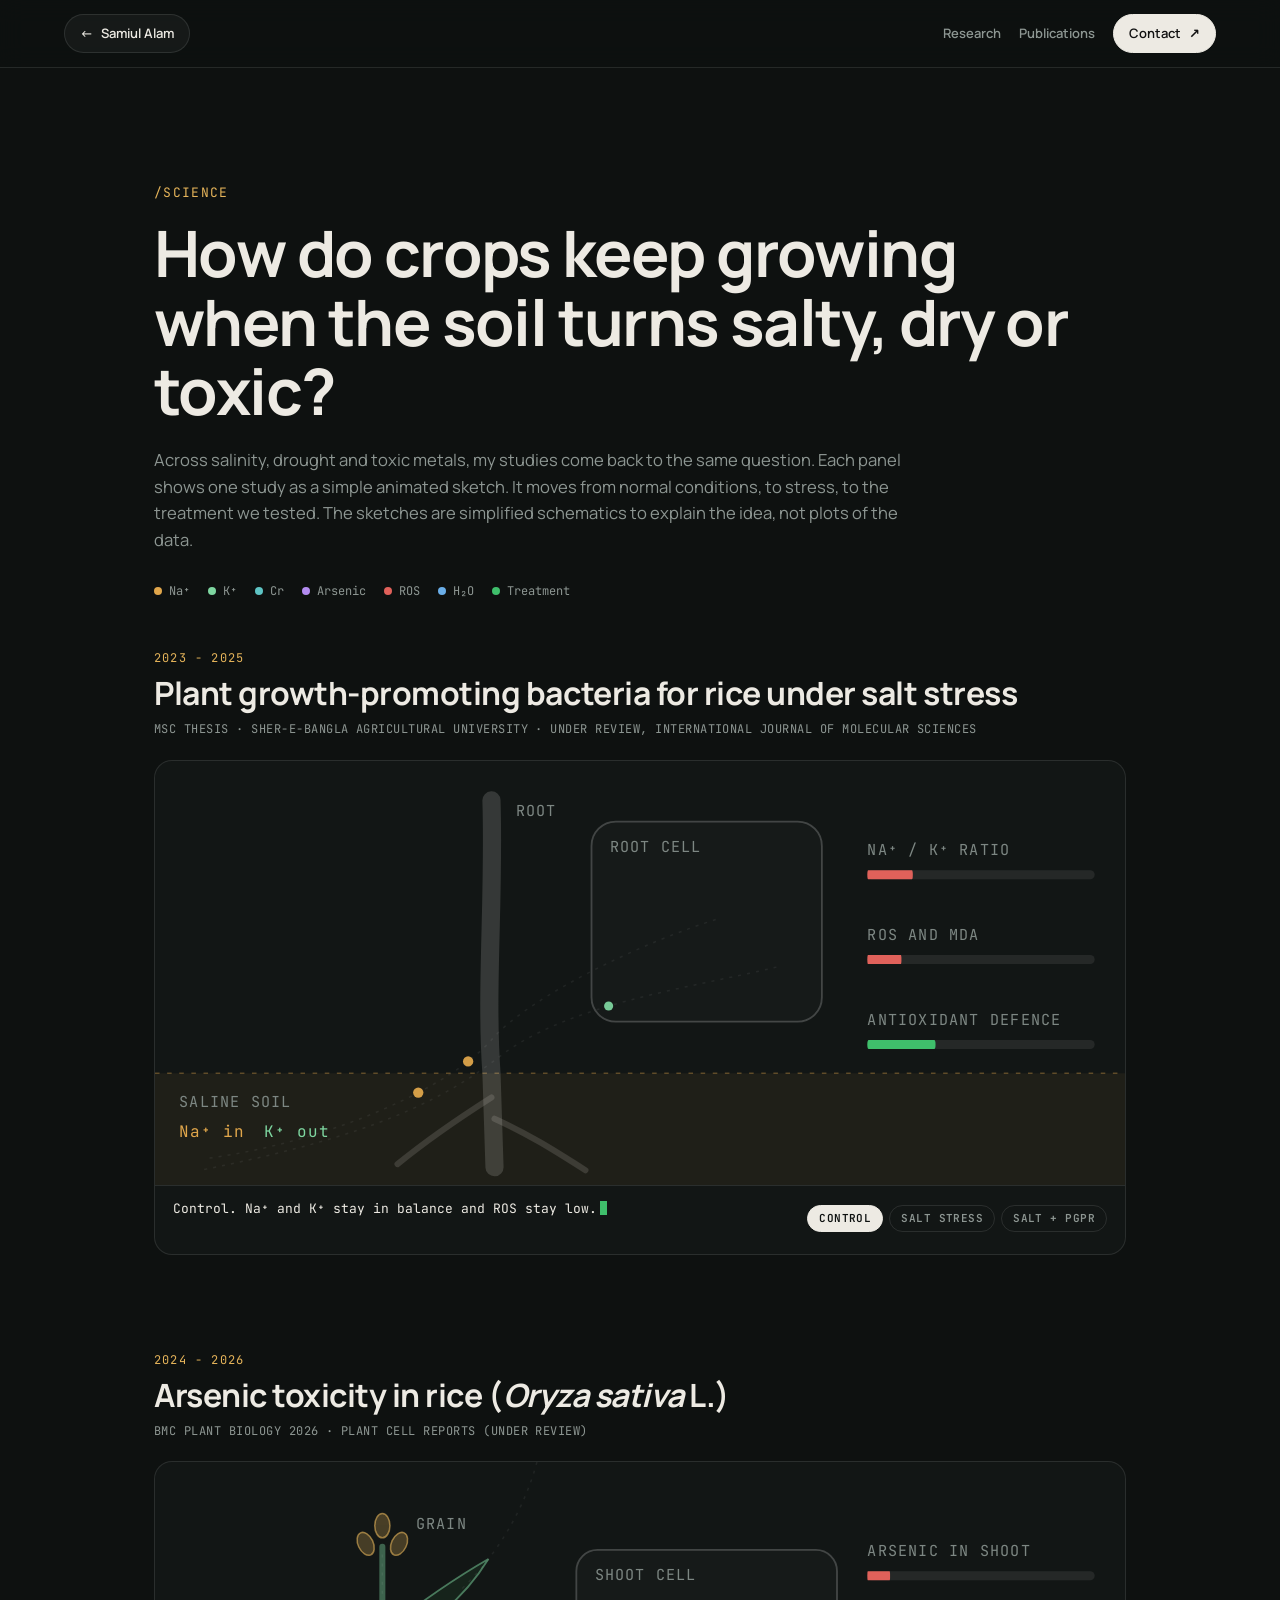
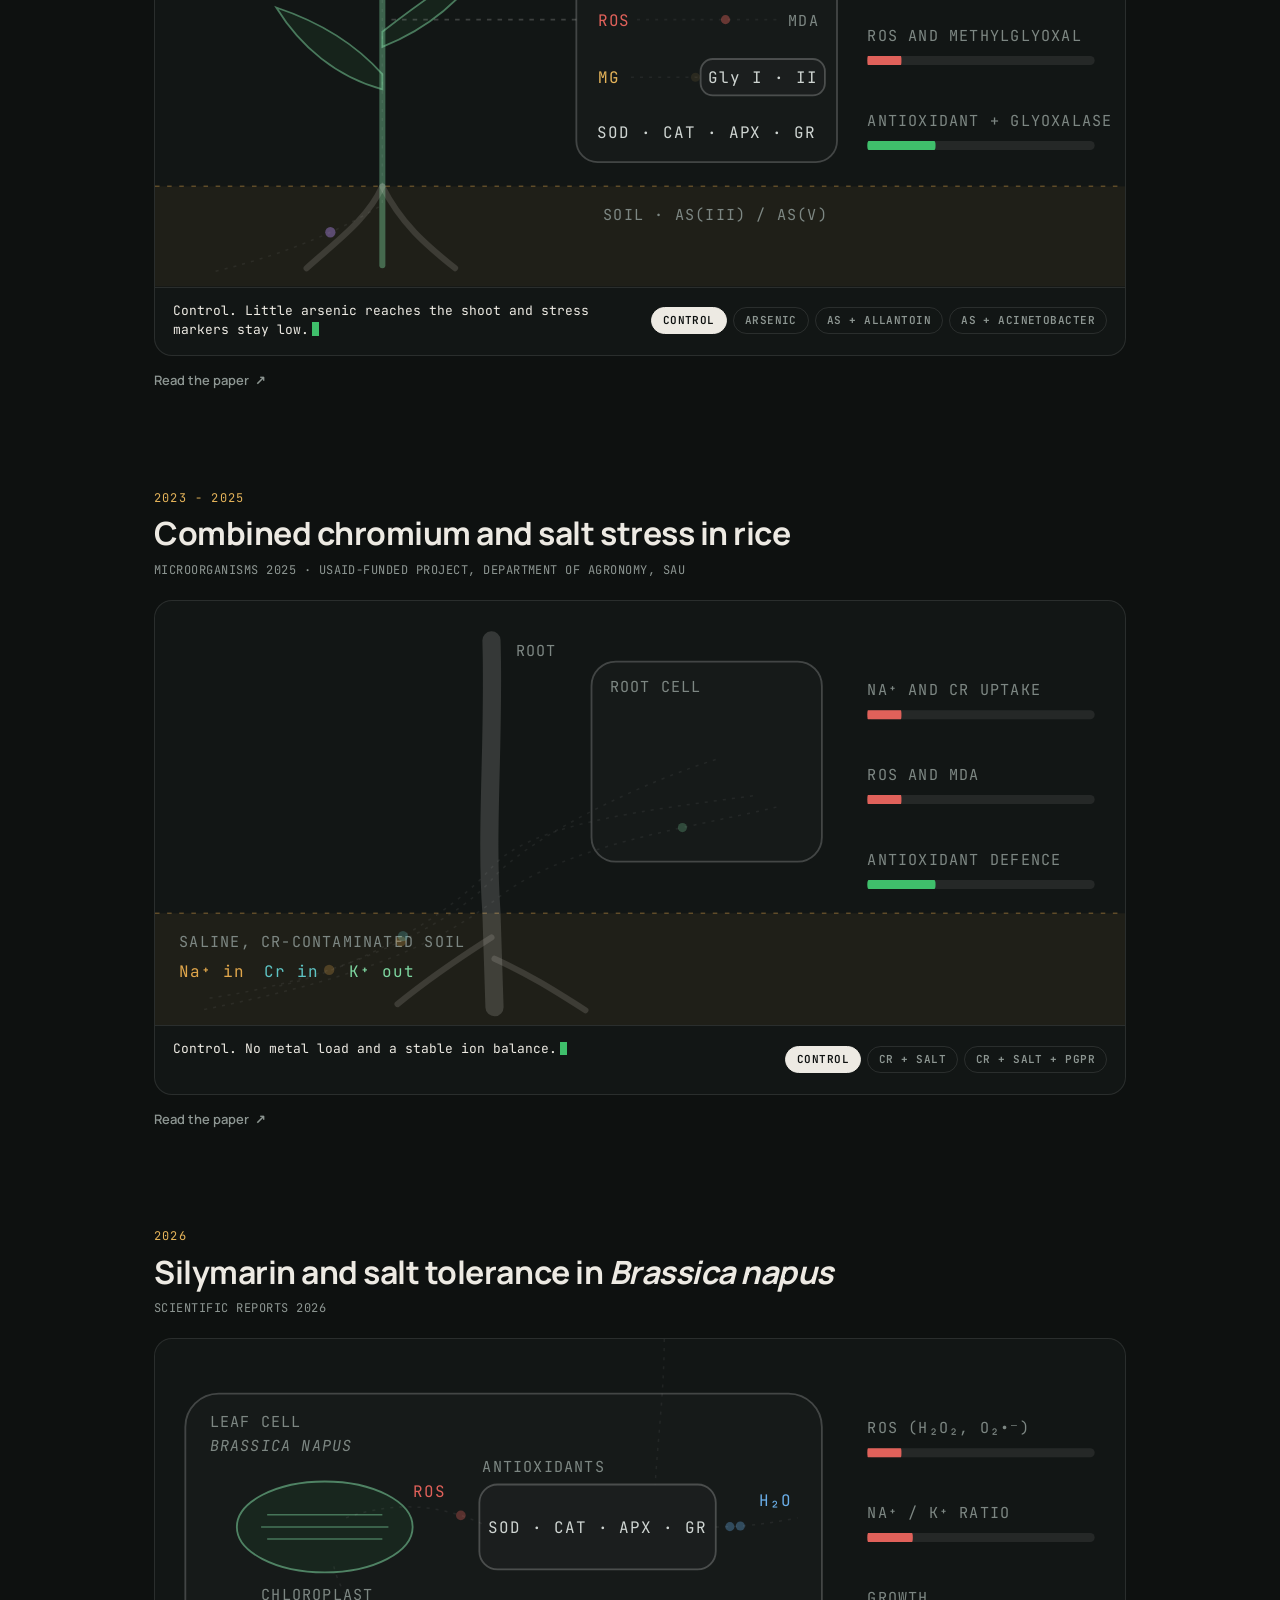
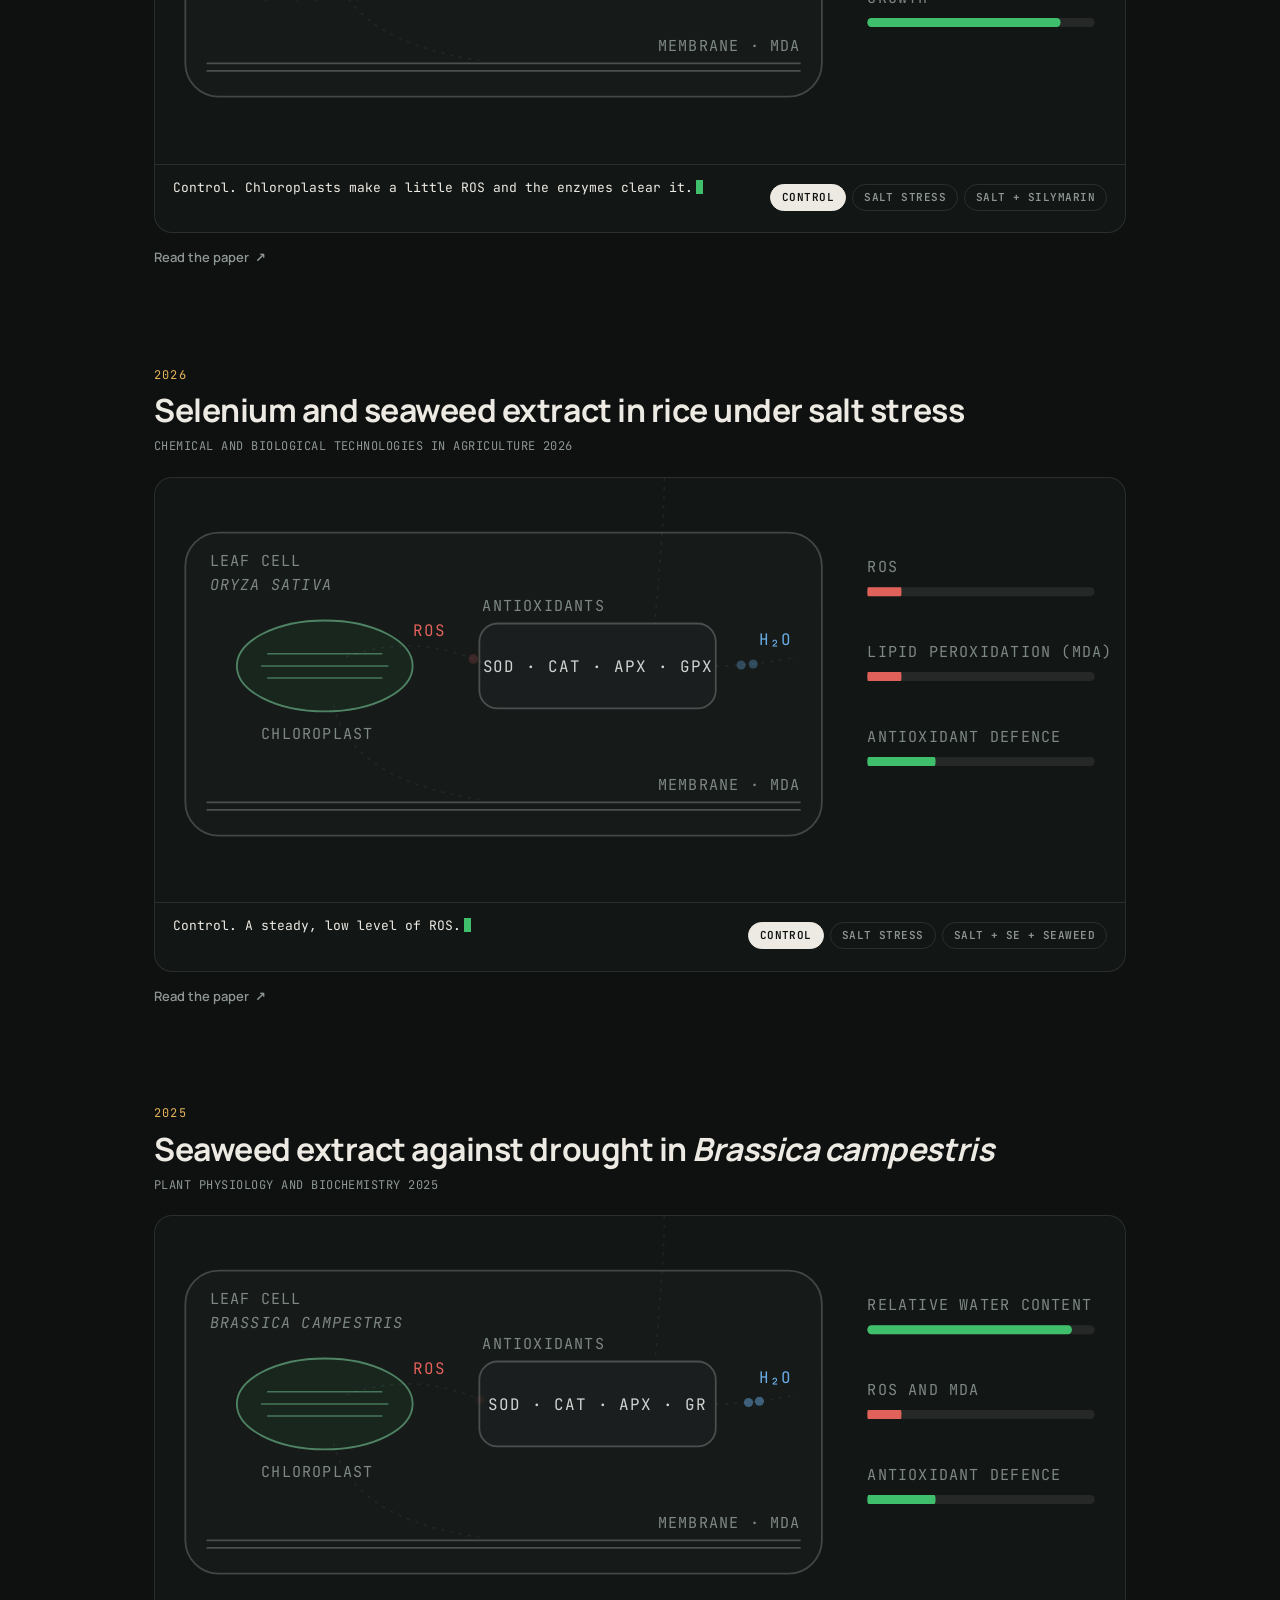
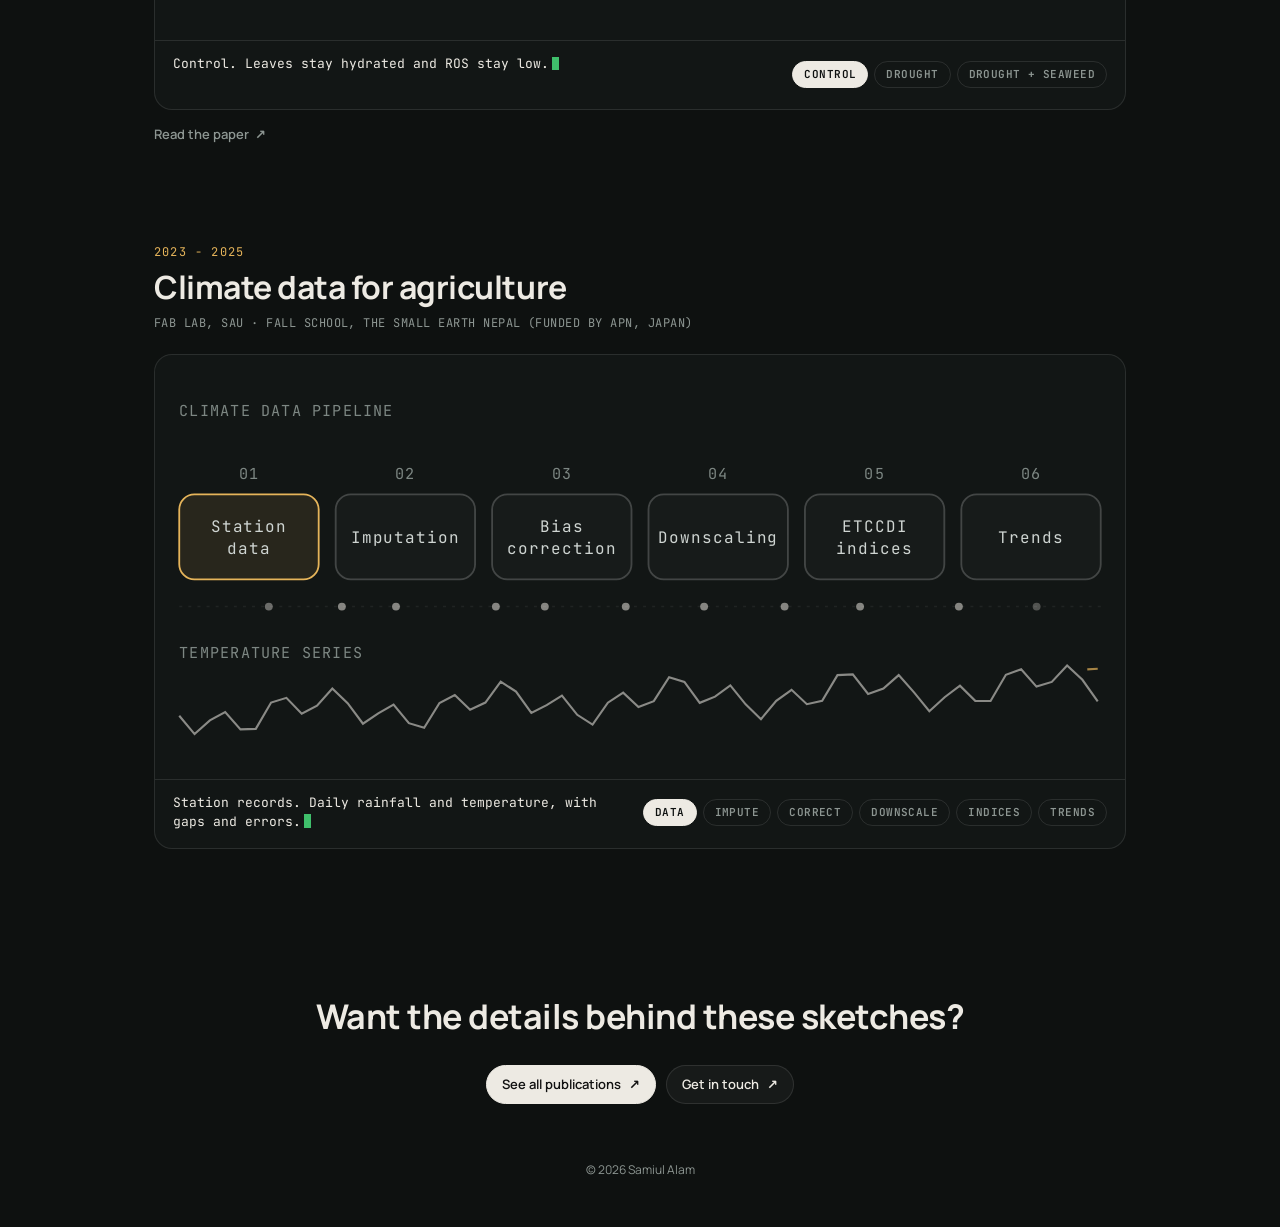
==== science/index.html @ d9ba8f20 "Add Science page with animated research mechanism sketches samiulalam.site/science shows seven studi" ====
<!DOCTYPE html>
<html lang="en">
<head>
<meta charset="utf-8">
<meta name="viewport" content="width=device-width, initial-scale=1">
<title>Science | Samiul Alam</title>
<meta name="description" content="How my research works. Animated sketches of crop responses to salinity, drought and toxic metals, and the treatments tested.">
<meta property="og:title" content="Science | Samiul Alam">
<meta property="og:description" content="Animated sketches of crop stress mechanisms and the treatments tested in my research.">
<link rel="icon" href="data:image/svg+xml,%3Csvg xmlns='http://www.w3.org/2000/svg' viewBox='0 0 64 64'%3E%3Crect width='64' height='64' rx='14' fill='%231e1e1e'/%3E%3Ctext x='32' y='43' font-family='Arial,sans-serif' font-weight='700' font-size='28' text-anchor='middle' fill='%23f6f6f4'%3ESA%3C/text%3E%3C/svg%3E">
<link rel="preconnect" href="https://fonts.googleapis.com">
<link rel="preconnect" href="https://fonts.gstatic.com" crossorigin>
<link href="https://fonts.googleapis.com/css2?family=Manrope:wght@400;500;600;700;800&family=JetBrains+Mono:wght@400;500;600&display=swap" rel="stylesheet">
<link rel="stylesheet" href="science.css?v=3">
</head>
<body>

<a class="skip" href="#projects">Skip to the studies</a>

<header class="bar">
  <a class="pill" href="../"><span aria-hidden="true">←</span> Samiul Alam</a>
  <nav class="bar__nav" aria-label="Main site">
    <a href="../#research">Research</a>
    <a href="../#publications">Publications</a>
    <a class="pill pill--light" href="../#contact">Contact <span aria-hidden="true">↗</span></a>
  </nav>
</header>

<main>
  <section class="intro">
    <p class="kicker">/Science</p>
    <h1 id="question"></h1>
    <p class="intro__text" id="intro"></p>
    <div class="legend" aria-label="Colour key">
      <span><i style="background:#e0a64b"></i>Na⁺</span>
      <span><i style="background:#7ed6a0"></i>K⁺</span>
      <span><i style="background:#5ec4c4"></i>Cr</span>
      <span><i style="background:#b38cf0"></i>Arsenic</span>
      <span><i style="background:#e0615a"></i>ROS</span>
      <span><i style="background:#6aaee8"></i>H₂O</span>
      <span><i style="background:#3fbf6b"></i>Treatment</span>
    </div>
  </section>

  <div class="projects" id="projects"></div>

  <section class="outro">
    <p>Want the details behind these sketches?</p>
    <div class="outro__links">
      <a class="pill pill--light" href="../#publications">See all publications <span aria-hidden="true">↗</span></a>
      <a class="pill" href="../#contact">Get in touch <span aria-hidden="true">↗</span></a>
    </div>
    <p class="outro__copy">© <span id="year"></span> Samiul Alam</p>
  </section>
</main>

<script src="../data/science.js?v=3"></script>
<script src="science.js?v=3"></script>
</body>
</html>
---- science/science.css ----
/* samiulalam.site/science */
:root {
  --bg: #0e1110;
  --panel: #121615;
  --ink: #edeae3;
  --muted: #8d9692;
  --line: rgba(255, 255, 255, .1);
  --accent: #3fbf6b;
  --warm: #e5b45a;
  --ease: cubic-bezier(.2, .8, .2, 1);
  --pad: clamp(20px, 5vw, 72px);
  --font: "Manrope", system-ui, -apple-system, "Segoe UI", Roboto, Arial, sans-serif;
  --mono: "JetBrains Mono", ui-monospace, SFMono-Regular, Menlo, Consolas, monospace;
}
*, *::before, *::after { box-sizing: border-box; }
html { -webkit-text-size-adjust: 100%; }
body { margin: 0; background: var(--bg); color: var(--ink); font-family: var(--font); line-height: 1.6; -webkit-font-smoothing: antialiased; }
a { color: inherit; }
h1, h2, h3, p { margin: 0; }
:focus-visible { outline: 2px solid var(--ink); outline-offset: 3px; border-radius: 6px; }
.skip { position: fixed; left: 12px; top: -60px; z-index: 100; background: var(--ink); color: var(--bg); padding: 10px 16px; border-radius: 999px; text-decoration: none; }
.skip:focus { top: 12px; }

/* ---------- bar ---------- */
.bar { position: sticky; top: 0; z-index: 20; display: flex; align-items: center; justify-content: space-between; gap: 12px; padding: 14px var(--pad); background: rgba(14, 17, 16, .78); backdrop-filter: blur(12px); -webkit-backdrop-filter: blur(12px); border-bottom: 1px solid var(--line); }
.bar__nav { display: flex; align-items: center; gap: 18px; }
.bar__nav > a:not(.pill) { font-size: 13px; font-weight: 600; text-decoration: none; color: var(--muted); transition: color .2s; }
.bar__nav > a:not(.pill):hover { color: var(--ink); }
.pill { display: inline-flex; align-items: center; gap: 8px; padding: 8px 15px; border-radius: 999px; font-size: 13px; font-weight: 600; text-decoration: none; border: 1px solid var(--line); background: rgba(255,255,255,.04); transition: transform .3s var(--ease), background .2s; white-space: nowrap; }
.pill:hover { transform: translateY(-2px); background: rgba(255,255,255,.09); }
.pill--light { background: var(--ink); color: #111; border-color: var(--ink); }
.pill--light:hover { background: #fff; }

/* ---------- intro ---------- */
.intro { max-width: 1100px; margin: 0 auto; padding: clamp(56px, 9vw, 120px) var(--pad) clamp(28px, 4vw, 48px); }
.kicker { font-family: var(--mono); font-size: 13px; letter-spacing: .1em; text-transform: uppercase; color: var(--warm); }
.intro h1 { margin-top: 14px; font-size: clamp(30px, 5vw, 64px); font-weight: 700; line-height: 1.08; letter-spacing: -.025em; max-width: 16em; }
.intro__text { margin-top: 22px; max-width: 46em; color: var(--muted); font-size: clamp(15px, 1.3vw, 17px); }
.legend { display: flex; flex-wrap: wrap; gap: 8px 18px; margin-top: 28px; font-family: var(--mono); font-size: 12px; color: var(--muted); }
.legend span { display: inline-flex; align-items: center; gap: 7px; }
.legend i { width: 8px; height: 8px; border-radius: 50%; display: inline-block; }

/* ---------- project cards ---------- */
.projects { max-width: 1100px; margin: 0 auto; padding: 0 var(--pad); display: grid; gap: clamp(56px, 8vw, 96px); }
.proj { opacity: 0; transform: translateY(28px); transition: opacity .9s var(--ease), transform .9s var(--ease); }
.proj.in { opacity: 1; transform: none; }
.proj__years { font-family: var(--mono); font-size: 12px; letter-spacing: .1em; color: var(--warm); }
.proj__title { margin-top: 6px; font-size: clamp(22px, 2.6vw, 32px); font-weight: 700; letter-spacing: -.015em; line-height: 1.2; }
.proj__ctx { margin-top: 8px; font-family: var(--mono); font-size: 12px; letter-spacing: .04em; text-transform: uppercase; color: var(--muted); }
.panel { margin-top: 20px; border: 1px solid var(--line); border-radius: 18px; background: var(--panel); overflow: hidden; }
.panel svg { display: block; width: 100%; height: auto; }
.panel__foot { display: flex; flex-wrap: wrap; align-items: center; justify-content: space-between; gap: 12px 20px; padding: 14px 18px 16px; border-top: 1px solid var(--line); }
.caption { flex: 1 1 360px; min-height: 2.9em; font-family: var(--mono); font-size: 13px; line-height: 1.45; color: var(--ink); }
.caption::after { content: ""; display: inline-block; width: 7px; height: 1.05em; margin-left: 3px; vertical-align: -2px; background: var(--accent); animation: blink 1s steps(1) infinite; }
@keyframes blink { 50% { opacity: 0; } }
.states { display: flex; flex-wrap: wrap; gap: 6px; }
.states button { font: 600 11px/1 var(--mono); letter-spacing: .04em; text-transform: uppercase; color: var(--muted); background: transparent; border: 1px solid var(--line); border-radius: 999px; padding: 7px 11px; cursor: pointer; transition: color .2s, border-color .2s, background .2s; }
.states button:hover { color: var(--ink); }
.states button[aria-pressed="true"] { color: #0e1110; background: var(--ink); border-color: var(--ink); }
.proj__link { display: inline-flex; margin-top: 14px; font-size: 13px; font-weight: 600; color: var(--muted); text-decoration: none; gap: 6px; }
.proj__link:hover { color: var(--ink); }

/* ---------- svg vocabulary ---------- */
.lbl { font-family: var(--mono); font-size: 10px; letter-spacing: .08em; text-transform: uppercase; fill: #7d8783; }
.lbl-hi { font-family: var(--mono); font-size: 10.5px; letter-spacing: .06em; fill: #cfd5d2; }
.lbl-acc { font-family: var(--mono); font-size: 10px; letter-spacing: .06em; text-transform: uppercase; fill: var(--accent); }
.lbl-warn { font-family: var(--mono); font-size: 10px; letter-spacing: .08em; text-transform: uppercase; fill: #e0615a; }
.cell { fill: rgba(255,255,255,.015); stroke: rgba(255,255,255,.2); stroke-width: 1.2; }
.organelle { fill: rgba(63,191,107,.07); stroke: rgba(126,214,160,.55); stroke-width: 1.2; }
.thy { stroke: rgba(126,214,160,.45); stroke-width: 1; }
.soil { fill: rgba(224,166,75,.06); }
.soil-line { stroke: rgba(224,166,75,.35); stroke-dasharray: 3 5; }
.root { fill: none; stroke: rgba(237,234,227,.16); stroke-width: 12; stroke-linecap: round; }
.root-thin { fill: none; stroke: rgba(237,234,227,.14); stroke-width: 4; stroke-linecap: round; }
.stem { fill: none; stroke: rgba(126,214,160,.4); stroke-width: 4; stroke-linecap: round; }
.leafshape { fill: rgba(63,191,107,.08); stroke: rgba(126,214,160,.5); stroke-width: 1.2; }
.grain { fill: rgba(229,180,90,.25); stroke: rgba(229,180,90,.6); stroke-width: 1; }
.membrane { stroke: rgba(237,234,227,.25); stroke-width: 1.2; }
.flowpath { fill: none; stroke: rgba(255,255,255,.06); stroke-width: 1; stroke-dasharray: 2 4; }
.dash { fill: none; stroke: rgba(255,255,255,.18); stroke-dasharray: 3 4; }
.enz { fill: rgba(255,255,255,.02); stroke: rgba(255,255,255,.22); stroke-width: 1.2; transition: stroke .6s, fill .6s; }
.enz.glow { stroke: var(--accent); fill: rgba(63,191,107,.1); }
.glowtext { transition: fill .6s; }
.glowtext.glow { fill: var(--accent); }
.stage { fill: rgba(255,255,255,.02); stroke: rgba(255,255,255,.2); stroke-width: 1.2; transition: stroke .5s, fill .5s; }
.stage.glow { stroke: var(--warm); fill: rgba(229,180,90,.1); }
.series { fill: none; stroke: rgba(237,234,227,.55); stroke-width: 1.4; }
.series2 { fill: none; stroke: rgba(229,180,90,.7); stroke-width: 1.4; stroke-dasharray: 600; stroke-dashoffset: 600; transition: stroke-dashoffset 1.6s var(--ease); }
.series2.on { stroke-dashoffset: 0; }
.microbe { fill: var(--accent); opacity: .85; }
.tog { opacity: 0; transition: opacity .7s var(--ease); }
.tog.on { opacity: 1; }
.mbg { fill: rgba(255,255,255,.08); }
.mfill { fill: var(--ink); transform-box: fill-box; transform-origin: left center; transition: transform 1.1s var(--ease); }
.mfill.warn { fill: #e0615a; }
.mfill.good { fill: var(--accent); }

.hmeters { display: none; }
.hm { display: grid; grid-template-columns: 1fr 42%; align-items: center; gap: 12px; font-family: var(--mono); font-size: 11px; letter-spacing: .04em; text-transform: uppercase; color: var(--muted); }
.hm i { display: block; height: 6px; border-radius: 3px; background: rgba(255,255,255,.08); overflow: hidden; }
.hm b { display: block; height: 100%; border-radius: 3px; transform-origin: left center; transition: transform 1.1s var(--ease); }
.hm b.warn { background: #e0615a; } .hm b.good { background: var(--accent); }

/* ---------- outro ---------- */
.outro { max-width: 1100px; margin: 0 auto; padding: clamp(80px, 11vw, 140px) var(--pad) 48px; text-align: center; }
.outro > p:first-child { font-size: clamp(22px, 3vw, 34px); font-weight: 700; letter-spacing: -.015em; }
.outro__links { display: flex; justify-content: center; flex-wrap: wrap; gap: 10px; margin-top: 22px; }
.outro__copy { margin-top: 56px; font-size: 12px; color: var(--muted); }

@media (max-width: 700px) {
  .bar__nav > a:not(.pill) { display: none; }
  .caption { font-size: 12px; }
  .hmeters { display: grid; gap: 10px; padding: 14px 18px 4px; border-top: 1px solid var(--line); }
  .lbl, .lbl-acc, .lbl-warn { font-size: 11.5px; }
  .lbl-hi { font-size: 10.5px; }
}
@media (prefers-reduced-motion: reduce) {
  .proj { opacity: 1; transform: none; transition: none; }
  .caption::after { animation: none; }
  .tog, .mfill, .enz, .stage, .series2 { transition: none; }
}
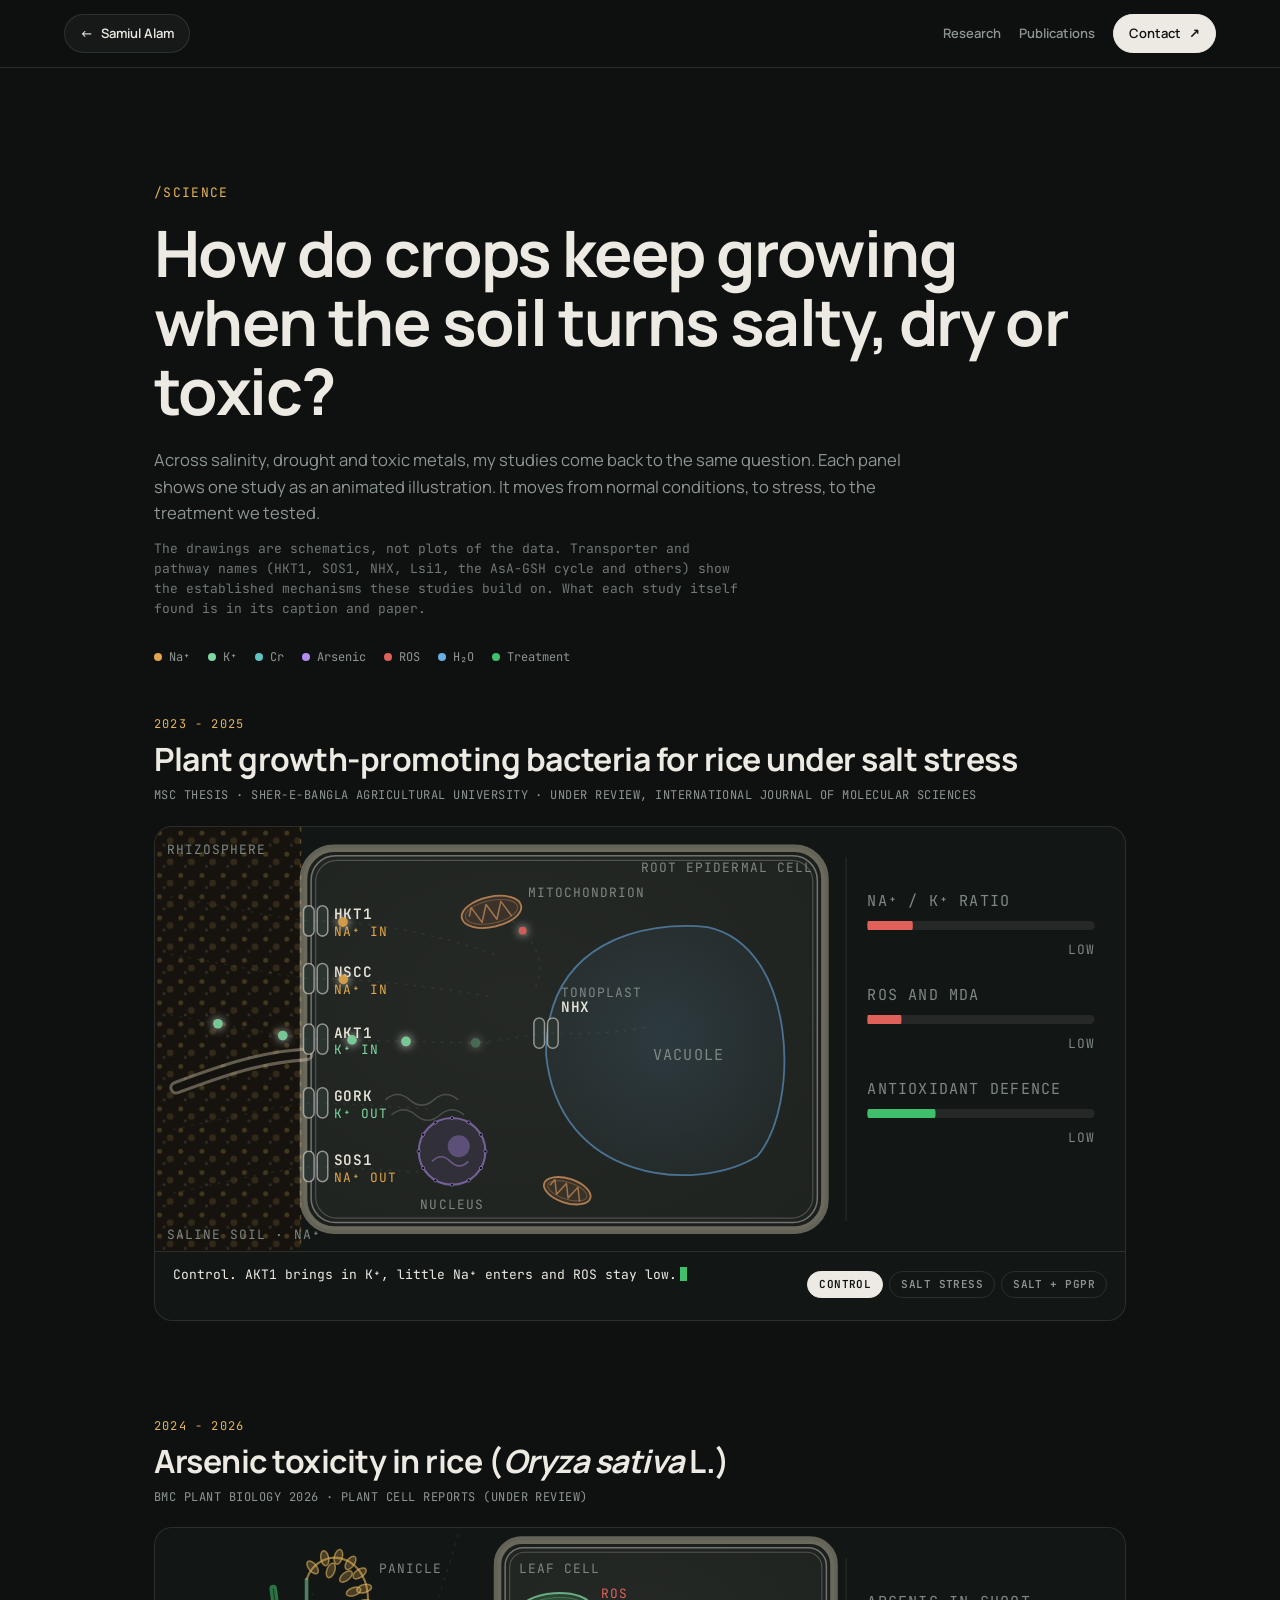
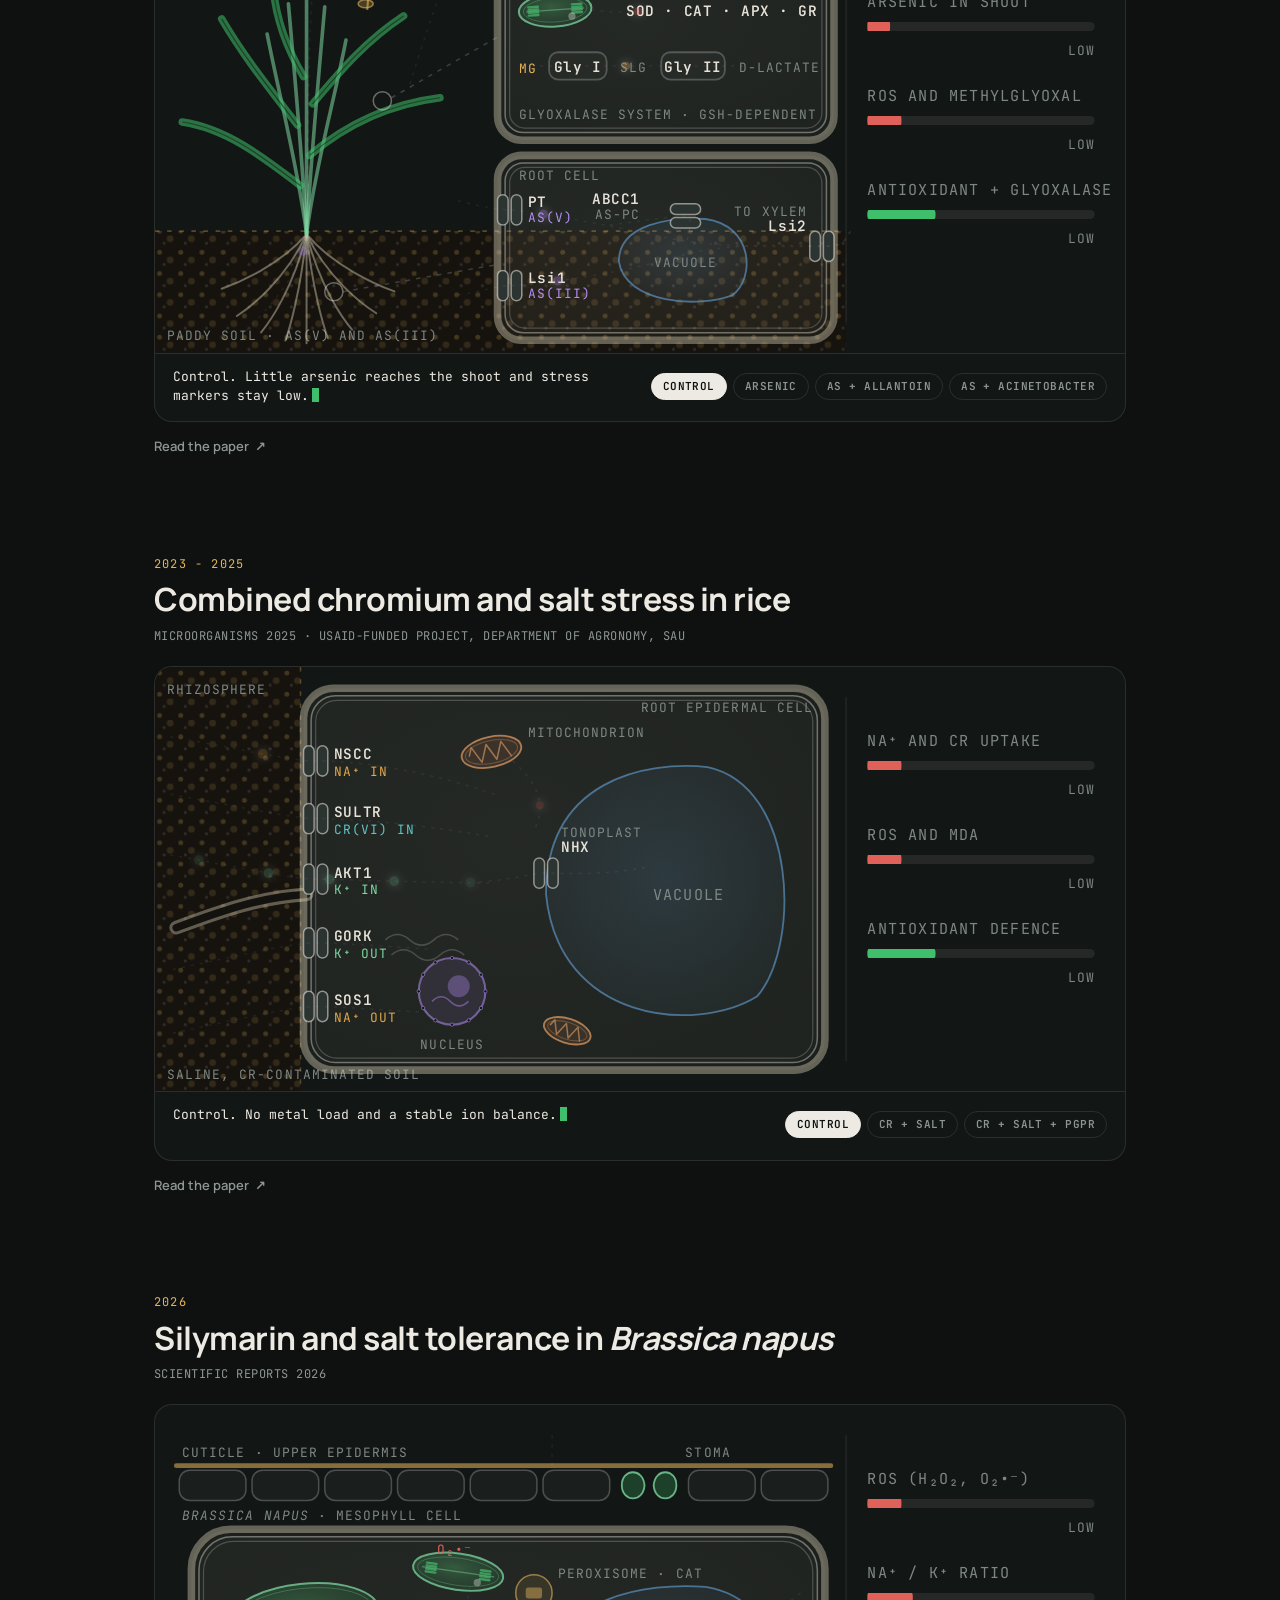
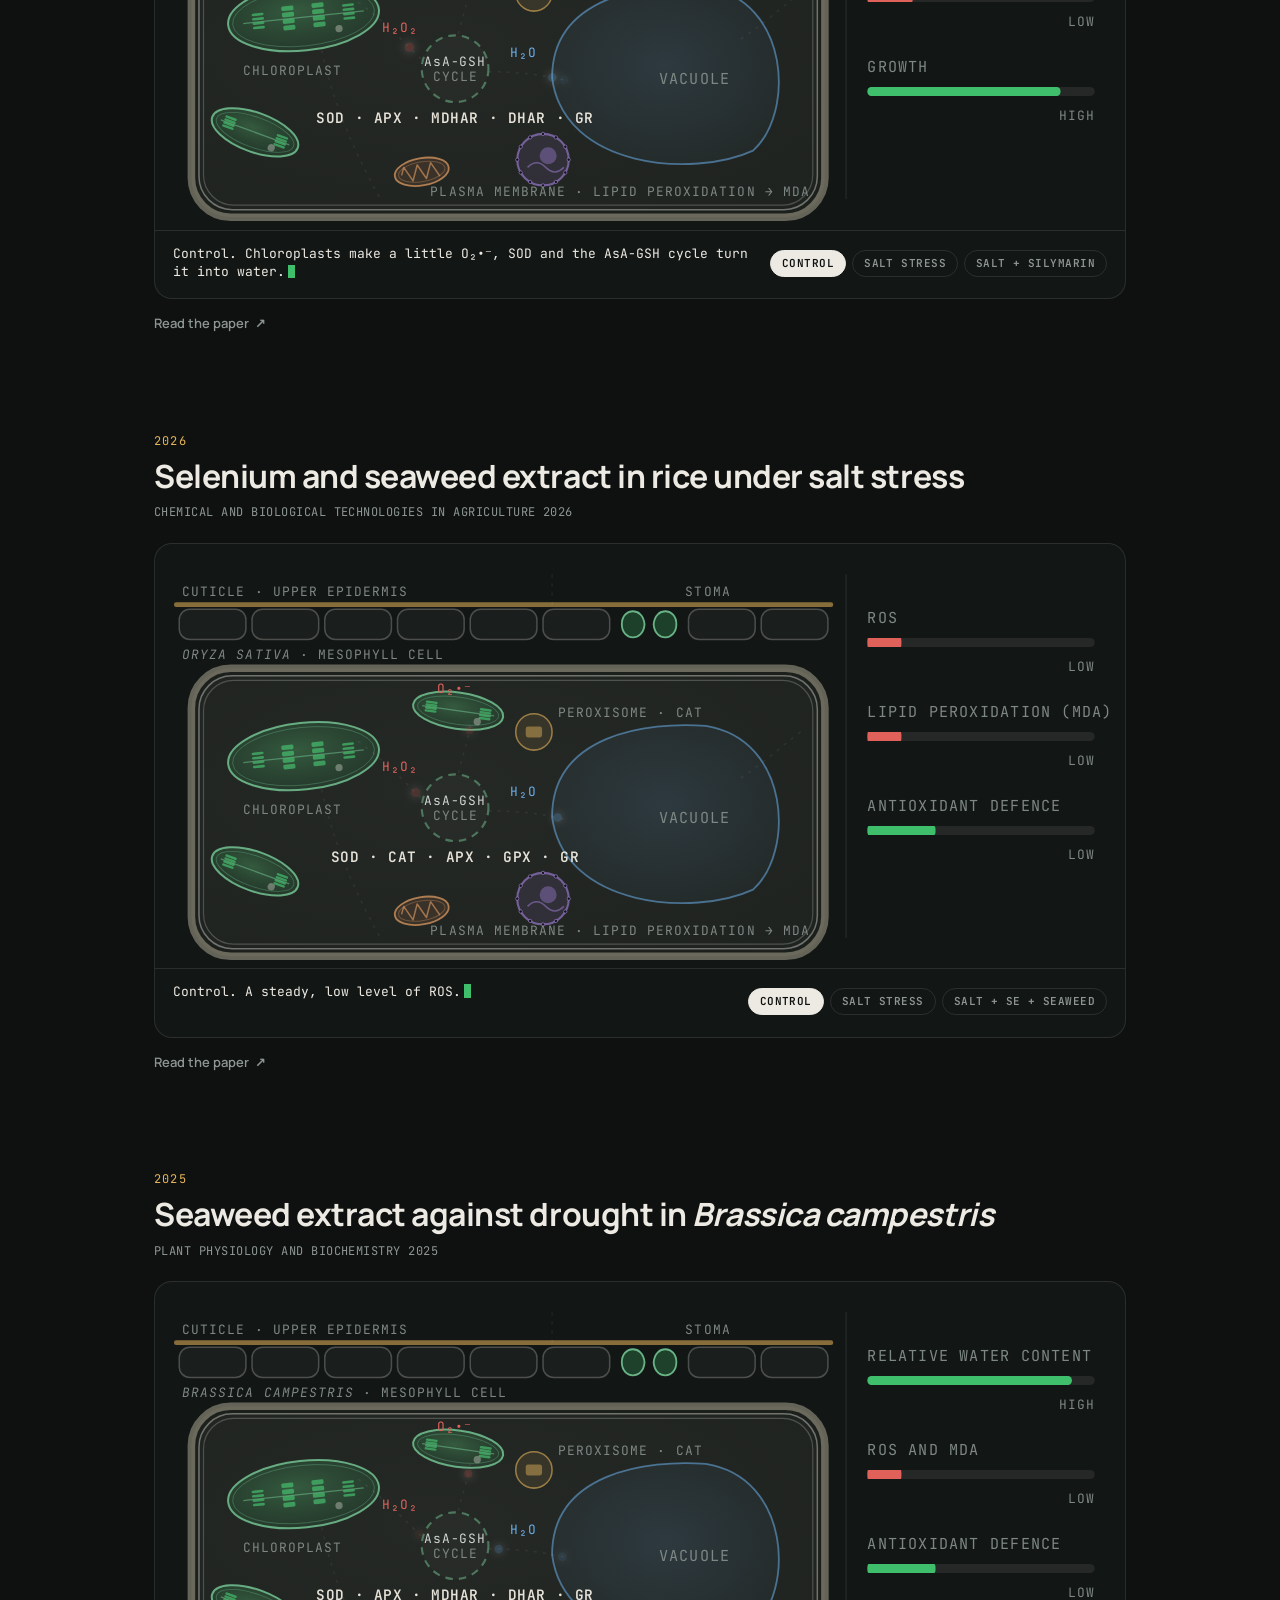
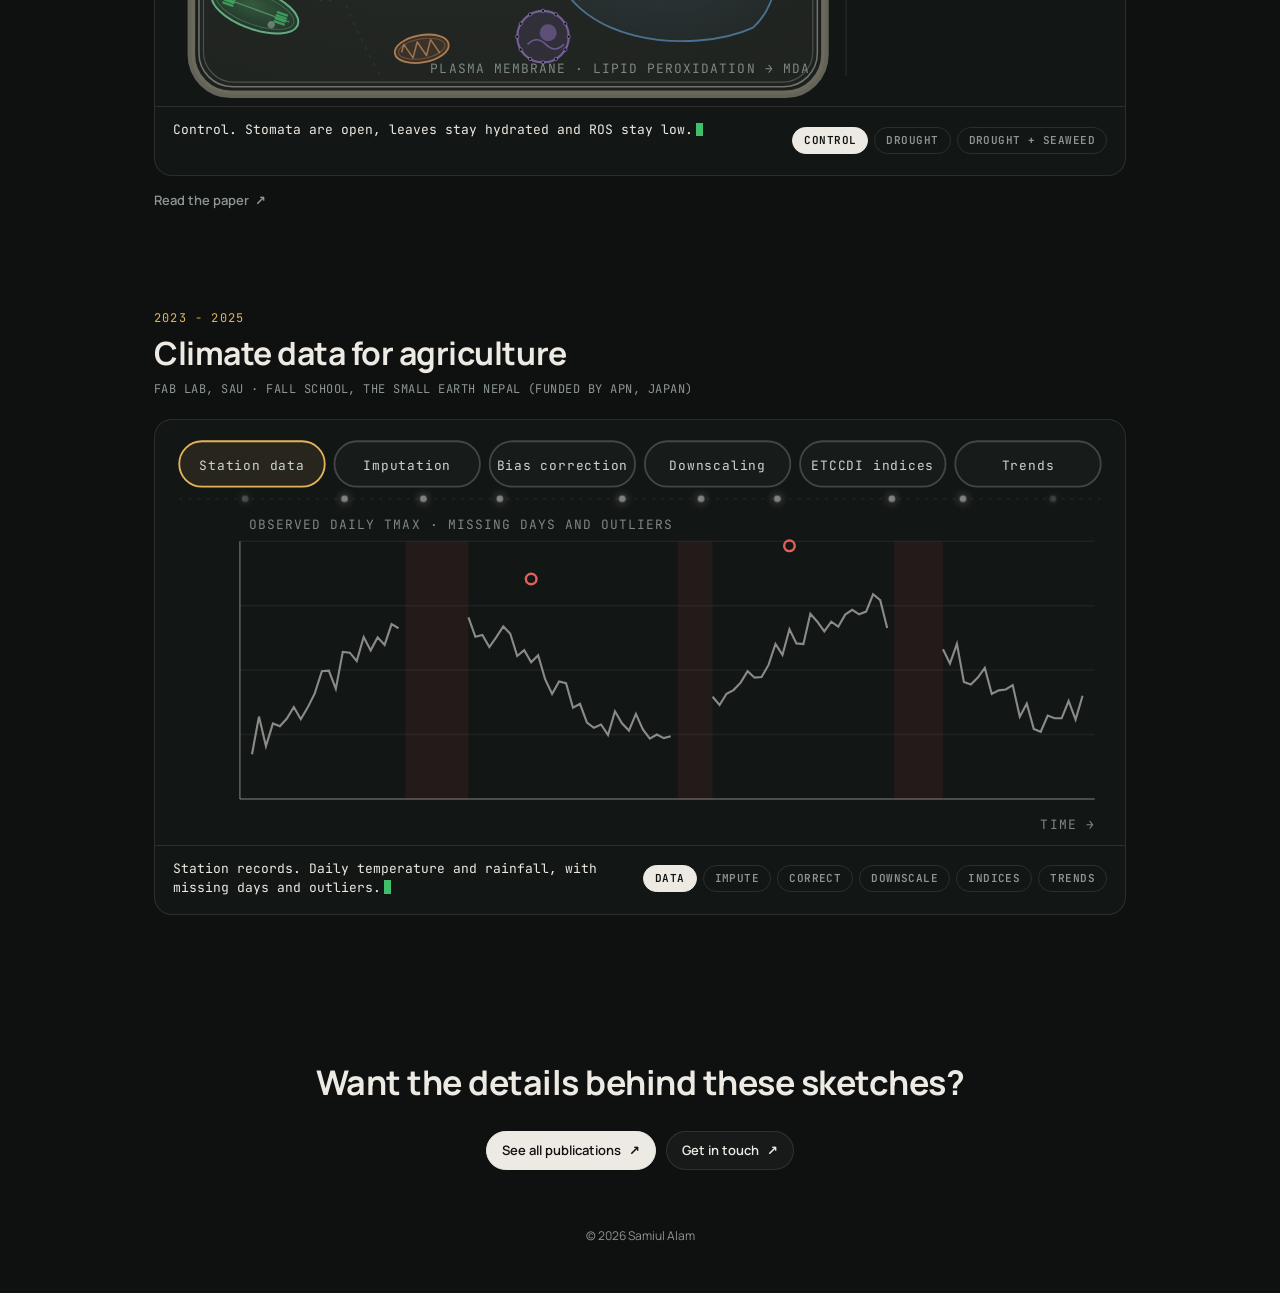
==== commit a4c54568: "Redraw science page as realistic biological illustrations Root epidermal cells with cell wall, vacuo" ====
--- a/science/index.html
+++ b/science/index.html
@@ -11,7 +11,7 @@
 <link rel="preconnect" href="https://fonts.googleapis.com">
 <link rel="preconnect" href="https://fonts.gstatic.com" crossorigin>
 <link href="https://fonts.googleapis.com/css2?family=Manrope:wght@400;500;600;700;800&family=JetBrains+Mono:wght@400;500;600&display=swap" rel="stylesheet">
-<link rel="stylesheet" href="science.css?v=3">
+<link rel="stylesheet" href="science.css?v=4">
 </head>
 <body>
 
@@ -31,6 +31,7 @@
     <p class="kicker">/Science</p>
     <h1 id="question"></h1>
     <p class="intro__text" id="intro"></p>
+    <p class="intro__note" id="note"></p>
     <div class="legend" aria-label="Colour key">
       <span><i style="background:#e0a64b"></i>Na⁺</span>
       <span><i style="background:#7ed6a0"></i>K⁺</span>
@@ -54,7 +55,7 @@
   </section>
 </main>
 
-<script src="../data/science.js?v=3"></script>
-<script src="science.js?v=3"></script>
+<script src="../data/science.js?v=7"></script>
+<script src="science.js?v=7"></script>
 </body>
 </html>
--- a/science/science.css
+++ b/science/science.css
@@ -101,6 +101,63 @@
 .hm b { display: block; height: 100%; border-radius: 3px; transform-origin: left center; transition: transform 1.1s var(--ease); }
 .hm b.warn { background: #e0615a; } .hm b.good { background: var(--accent); }
 
+/* ---------- biological drawing vocabulary ---------- */
+.intro__note { margin-top: 12px; max-width: 46em; color: #6f7874; font-size: 13px; font-family: var(--mono); line-height: 1.55; }
+.lbl.tiny, .tiny { font-size: 8.5px; }
+.tpname { font-family: var(--mono); font-size: 9.5px; font-weight: 600; letter-spacing: .04em; fill: #e6e2d8; }
+.wall { fill: rgba(214, 206, 180, .05); stroke: rgba(214, 206, 180, .42); stroke-width: 5; }
+.pm { stroke: rgba(237, 234, 227, .4); stroke-width: 1; }
+.pm2 { fill: none; stroke: rgba(237, 234, 227, .22); stroke-width: .8; }
+.vac { stroke: rgba(106, 174, 232, .55); stroke-width: 1.2; }
+.nuc { fill: rgba(179, 140, 240, .1); stroke: rgba(179, 140, 240, .55); stroke-width: 1.4; }
+.nucleolus { fill: rgba(179, 140, 240, .35); }
+.pore { fill: #121615; stroke: rgba(179, 140, 240, .6); stroke-width: .6; }
+.chromatin { fill: none; stroke: rgba(179, 140, 240, .45); stroke-width: 1; }
+.mito { fill: rgba(229, 140, 90, .12); stroke: rgba(229, 160, 100, .7); stroke-width: 1.2; }
+.mito-in { fill: none; stroke: rgba(229, 160, 100, .3); stroke-width: .7; }
+.cristae { fill: none; stroke: rgba(229, 160, 100, .6); stroke-width: 1; stroke-linejoin: round; }
+.chl { stroke: rgba(126, 214, 160, .75); stroke-width: 1.3; }
+.chl-in { fill: none; stroke: rgba(126, 214, 160, .3); stroke-width: .6; }
+.grana { fill: rgba(70, 190, 110, .7); }
+.lamella { stroke: rgba(126, 214, 160, .45); stroke-width: .8; }
+.plasto { fill: rgba(237, 234, 227, .35); }
+.perox { fill: rgba(229, 180, 90, .1); stroke: rgba(229, 180, 90, .6); stroke-width: 1; }
+.perox-core { fill: rgba(229, 180, 90, .45); }
+.er { fill: none; stroke: rgba(237, 234, 227, .2); stroke-width: 1; }
+.tp rect { fill: #2b3431; stroke: rgba(237, 234, 227, .55); stroke-width: 1; transition: stroke .6s, fill .6s; }
+.tp.glow rect { stroke: var(--accent); fill: rgba(63, 191, 107, .25); }
+.hair { fill: none; stroke: rgba(214, 206, 180, .4); stroke-width: 9; stroke-linecap: round; }
+.hair-in { fill: none; stroke: #14120e; stroke-width: 5; stroke-linecap: round; }
+.bact { fill: rgba(63, 191, 107, .85); }
+.bact-in { fill: rgba(14, 17, 16, .5); }
+.flag { fill: none; stroke: rgba(63, 191, 107, .7); stroke-width: .8; }
+.drop { fill: rgba(63, 191, 107, .85); }
+.cuticle { stroke: rgba(229, 180, 90, .55); stroke-width: 3; stroke-linecap: round; }
+.epi { fill: rgba(237, 234, 227, .035); stroke: rgba(237, 234, 227, .25); stroke-width: 1; }
+.guard { fill: rgba(63, 191, 107, .25); stroke: rgba(126, 214, 160, .8); stroke-width: 1.2; }
+.ring { fill: rgba(255, 255, 255, .02); stroke: rgba(126, 214, 160, .45); stroke-width: 1.4; stroke-dasharray: 5 4; transform-box: fill-box; transform-origin: center; animation: spin 14s linear infinite; transition: stroke .6s, fill .6s; }
+.ring.glow { stroke: var(--accent); fill: rgba(63, 191, 107, .12); }
+@keyframes spin { to { transform: rotate(360deg); } }
+.membrane-hot { stroke: #e0615a; stroke-width: 2; stroke-dasharray: 3 3; }
+.tiller { fill: none; stroke: rgba(126, 214, 160, .55); stroke-width: 2.4; stroke-linecap: round; }
+.blade { fill: none; stroke: rgba(63, 191, 107, .55); stroke-width: 5; stroke-linecap: round; }
+.blade-mid { fill: none; stroke: rgba(14, 17, 16, .5); stroke-width: .8; }
+.rachis { fill: none; stroke: rgba(229, 180, 90, .6); stroke-width: 1.4; }
+.rootline { fill: none; stroke: rgba(214, 206, 180, .45); stroke-width: 1.3; stroke-linecap: round; }
+.lens { fill: none; stroke: rgba(237, 234, 227, .4); stroke-width: 1; }
+.divider { stroke: rgba(255, 255, 255, .07); }
+.axis { stroke: rgba(237, 234, 227, .35); stroke-width: 1; }
+.grid { stroke: rgba(255, 255, 255, .05); }
+.series-fill { fill: none; stroke: #e5b45a; stroke-width: 1.6; }
+.series-model { fill: none; stroke: rgba(237, 234, 227, .3); stroke-width: 1.3; }
+.gapband { fill: rgba(224, 97, 90, .08); }
+.outlier { fill: none; stroke: #e0615a; stroke-width: 1.6; }
+.bar { fill: rgba(229, 140, 70, .7); }
+.dot { fill: rgba(237, 234, 227, .8); }
+.trendline { stroke: #e5b45a; stroke-width: 2; }
+.arrow { fill: none; stroke: rgba(237, 234, 227, .55); stroke-width: 1.4; }
+.particle { filter: drop-shadow(0 0 3px currentColor); }
+
 /* ---------- outro ---------- */
 .outro { max-width: 1100px; margin: 0 auto; padding: clamp(80px, 11vw, 140px) var(--pad) 48px; text-align: center; }
 .outro > p:first-child { font-size: clamp(22px, 3vw, 34px); font-weight: 700; letter-spacing: -.015em; }
@@ -115,6 +172,7 @@
   .lbl-hi { font-size: 10.5px; }
 }
 @media (prefers-reduced-motion: reduce) {
+  .ring { animation: none; }
   .proj { opacity: 1; transform: none; transition: none; }
   .caption::after { animation: none; }
   .tog, .mfill, .enz, .stage, .series2 { transition: none; }
